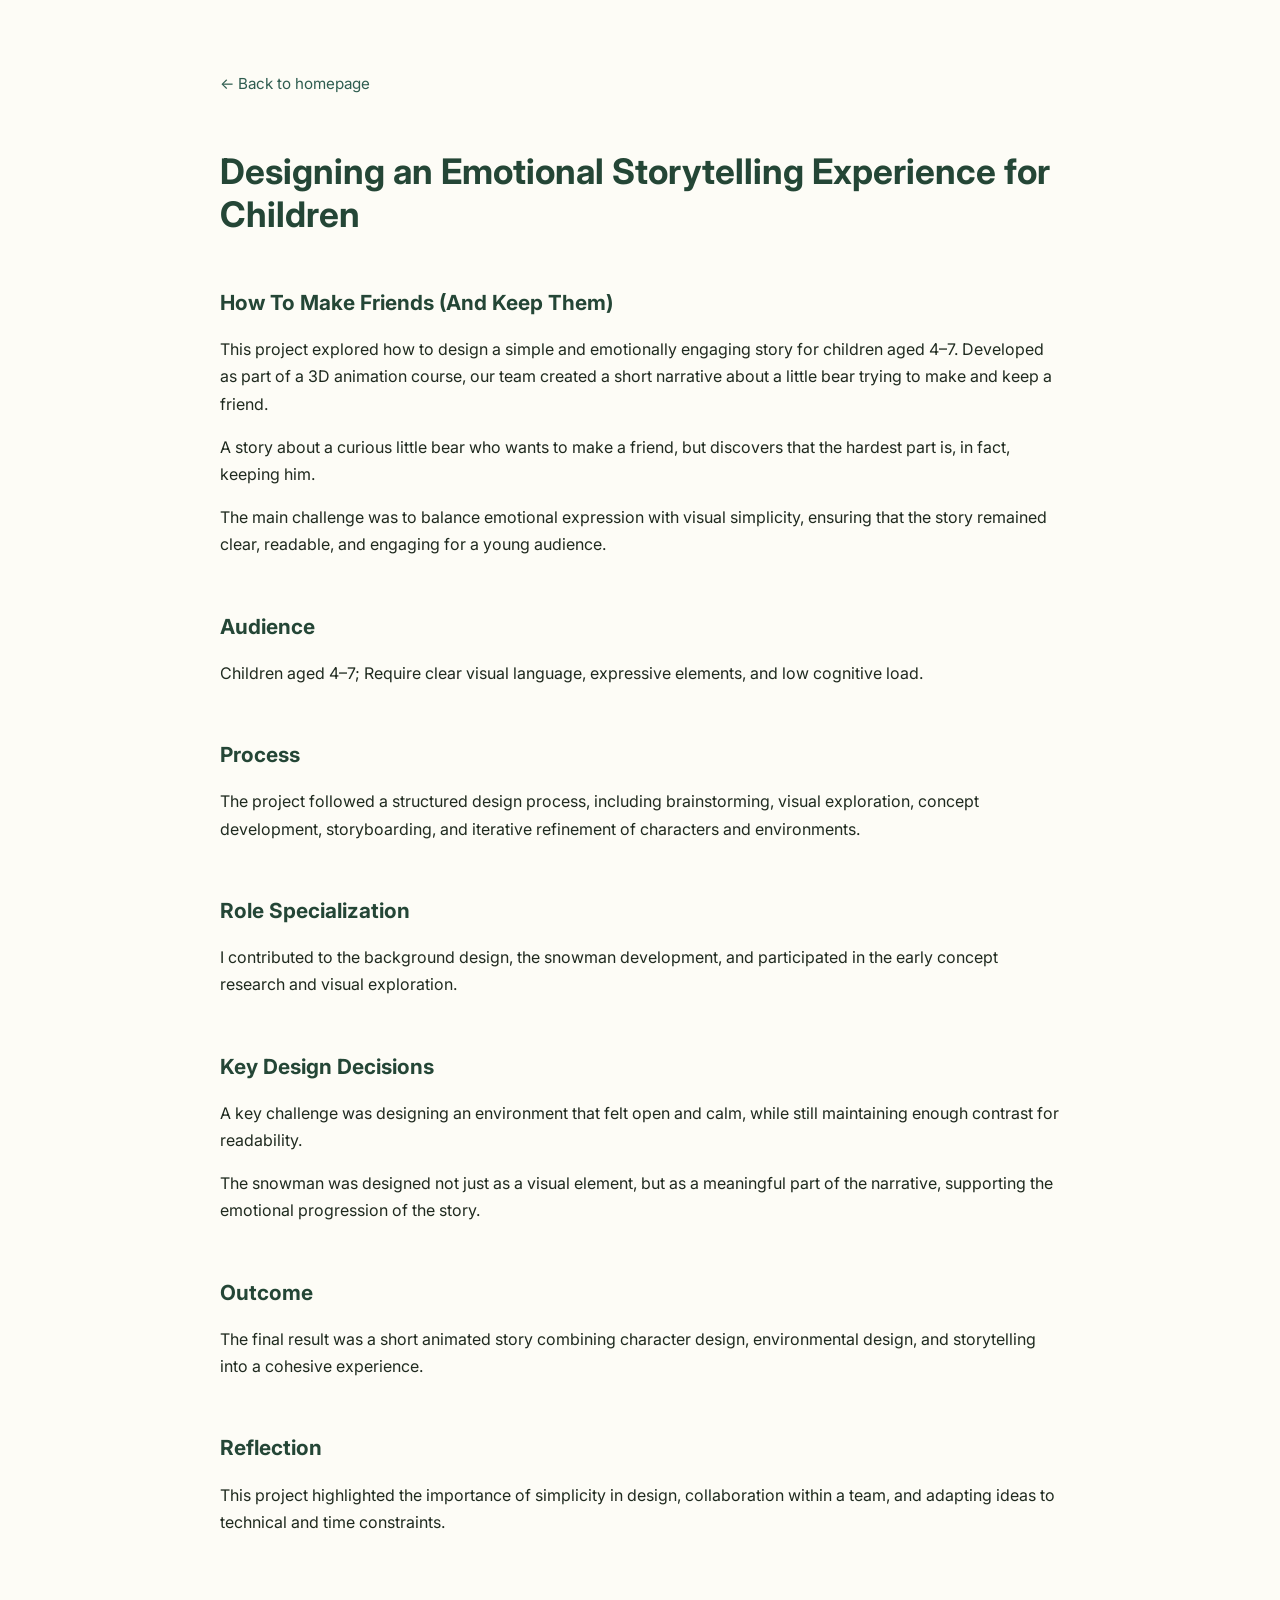
==== projects/little-bear/index.html @ 1c30381c "Update index.html" ====
<!DOCTYPE html>
<html lang="en">
<head>
  <meta charset="UTF-8">
  <meta name="viewport" content="width=device-width, initial-scale=1.0">
  <title>Little Bear Project</title>

  <link href="https://fonts.googleapis.com/css2?family=Inter:wght@200;300;400;500;600&display=swap" rel="stylesheet">

  <link rel="stylesheet" href="style.css">
</head>

<body>

  <div class="container">

    <a class="back-link" href="../../index.html">← Back to homepage</a>

    <h1>Designing an Emotional Storytelling Experience for Children</h1>
    <h2>How To Make Friends (And Keep Them)</h2>
    <p>
     This project explored how to design a simple and emotionally engaging story
      for children aged 4–7. Developed as part of a 3D animation course, our team
      created a short narrative about a little bear trying to make and keep a friend.
    </p>
    <p>
      A story about a curious little bear who wants to make a friend, but discovers that the hardest part is, in fact, keeping him.
    </p>
    <p>
      The main challenge was to balance emotional expression with visual simplicity,
      ensuring that the story remained clear, readable, and engaging for a young audience.
    </p>

    <h2>Audience</h2>

    <p>
      Children aged 4–7; Require clear visual language, expressive elements, and low cognitive load.
    </p>

    <h2>Process</h2>

    <p>
      The project followed a structured design process, including brainstorming,
      visual exploration, concept development, storyboarding, and iterative refinement
      of characters and environments.
    </p>

    <h2>Role Specialization</h2>

    <p>
      I contributed to the background design, the snowman development, and participated
      in the early concept research and visual exploration.
    </p>

    <h2>Key Design Decisions</h2>

    <p>
      A key challenge was designing an environment that felt open and calm,
      while still maintaining enough contrast for readability.
    </p>

    <p>
      The snowman was designed not just as a visual element, but as a meaningful
      part of the narrative, supporting the emotional progression of the story.
    </p>

    <h2>Outcome</h2>

    <p>
      The final result was a short animated story combining character design,
      environmental design, and storytelling into a cohesive experience.
    </p>

    <h2>Reflection</h2>

    <p>
      This project highlighted the importance of simplicity in design,
      collaboration within a team, and adapting ideas to technical and time constraints.
    </p>

  </div>

</body>
</html>
---- projects/little-bear/style.css ----
* {
  box-sizing: border-box;
}

body {
  margin: 0;
  font-family: "Inter", sans-serif;
  background-color: #fdfcf6;
  color: #1f2a1f;
  line-height: 1.7;
}

.container {
  max-width: 900px;
  margin: 0 auto;
  padding: 70px 30px 90px;
}

h1 {
  font-size: 2.2rem;
  line-height: 1.2;
  margin-bottom: 16px;
  color: #244636;
}

h2 {
  margin-top: 50px;
  margin-bottom: 14px;
  font-size: 1.3rem;
  color: #244636;
}

p {
  margin-bottom: 16px;
}

.back-link {
  display: inline-block;
  margin-bottom: 30px;
  text-decoration: none;
  color: #2f5d50;
  font-size: 0.95rem;
}

.back-link:hover {
  color: #244636;
}
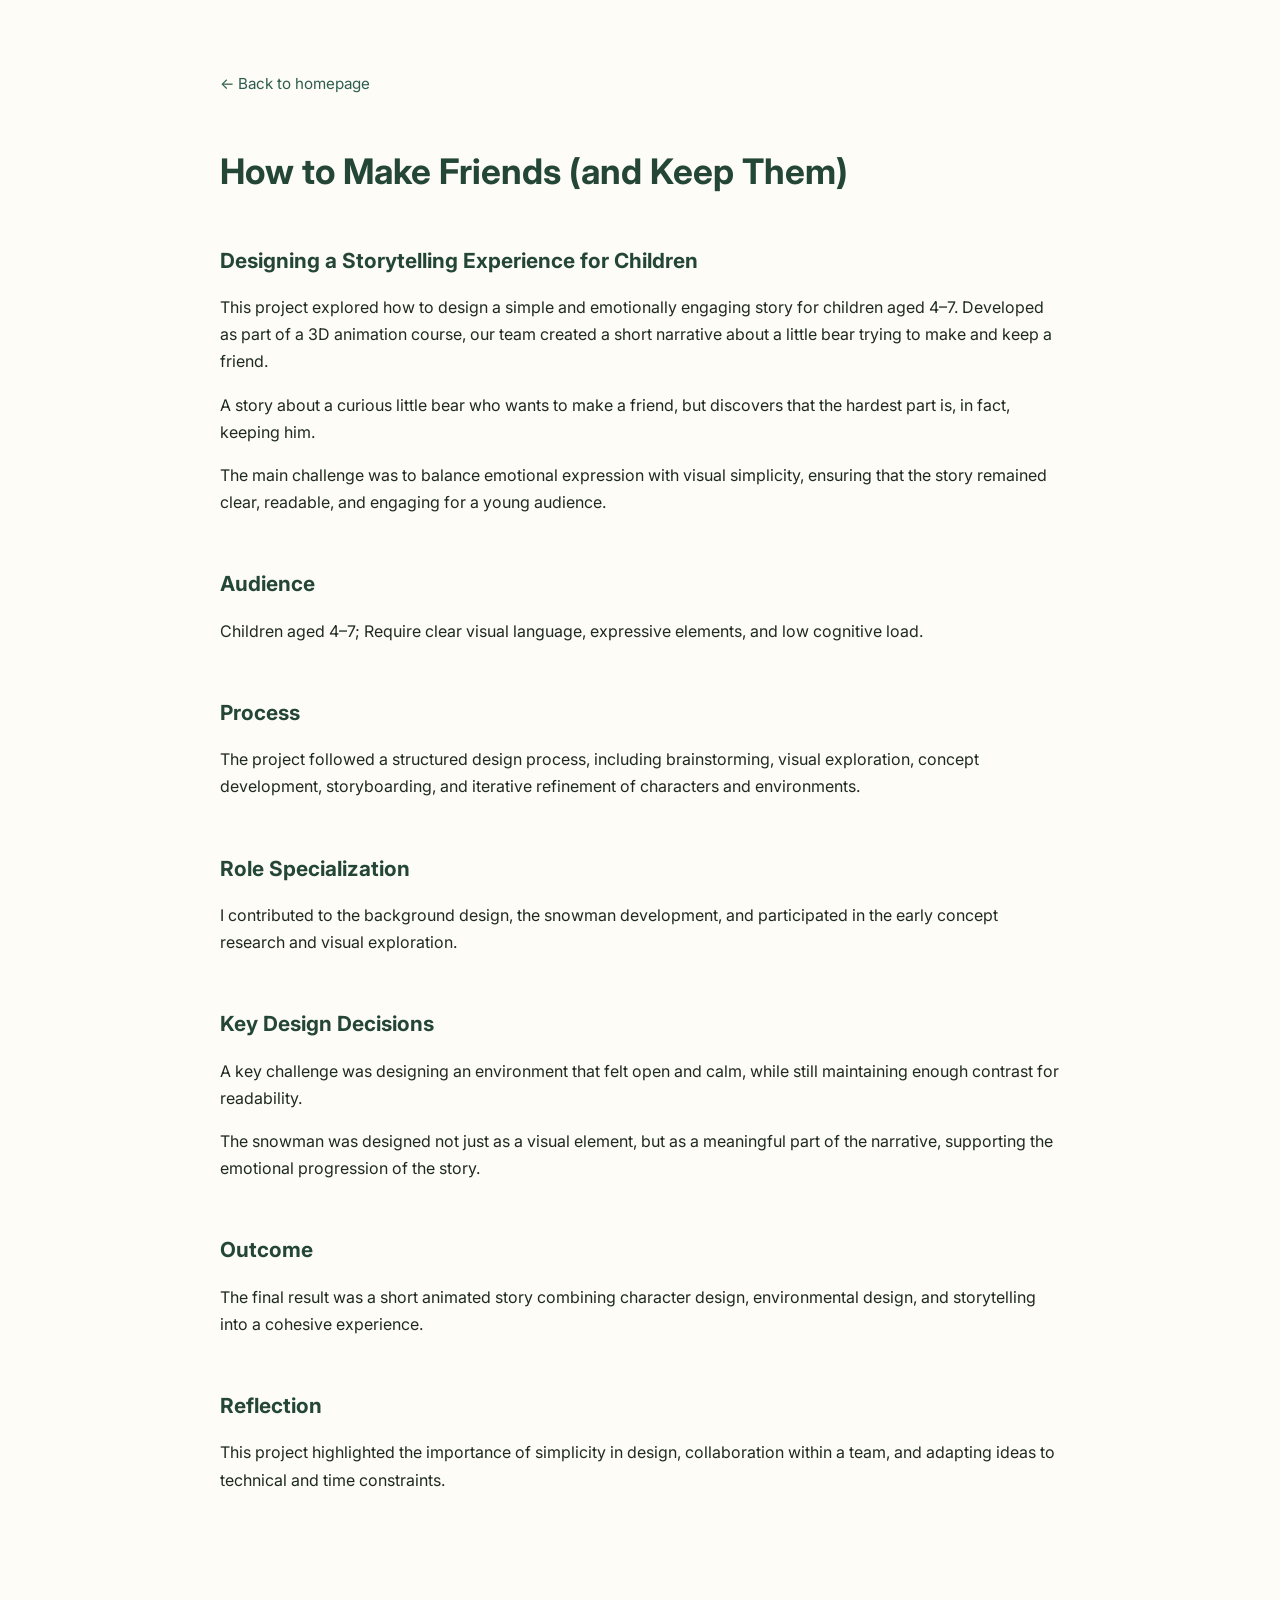
==== commit 7817698c: "Update index.html" ====
--- a/projects/little-bear/index.html
+++ b/projects/little-bear/index.html
@@ -16,8 +16,9 @@
 
     <a class="back-link" href="../../index.html">← Back to homepage</a>
 
-    <h1>Designing an Emotional Storytelling Experience for Children</h1>
-    <h2>How To Make Friends (And Keep Them)</h2>
+    <h1>How to Make Friends (and Keep Them)</h1>
+    <h2>Designing a Storytelling Experience for Children</h2>
+  
     <p>
      This project explored how to design a simple and emotionally engaging story
       for children aged 4–7. Developed as part of a 3D animation course, our team
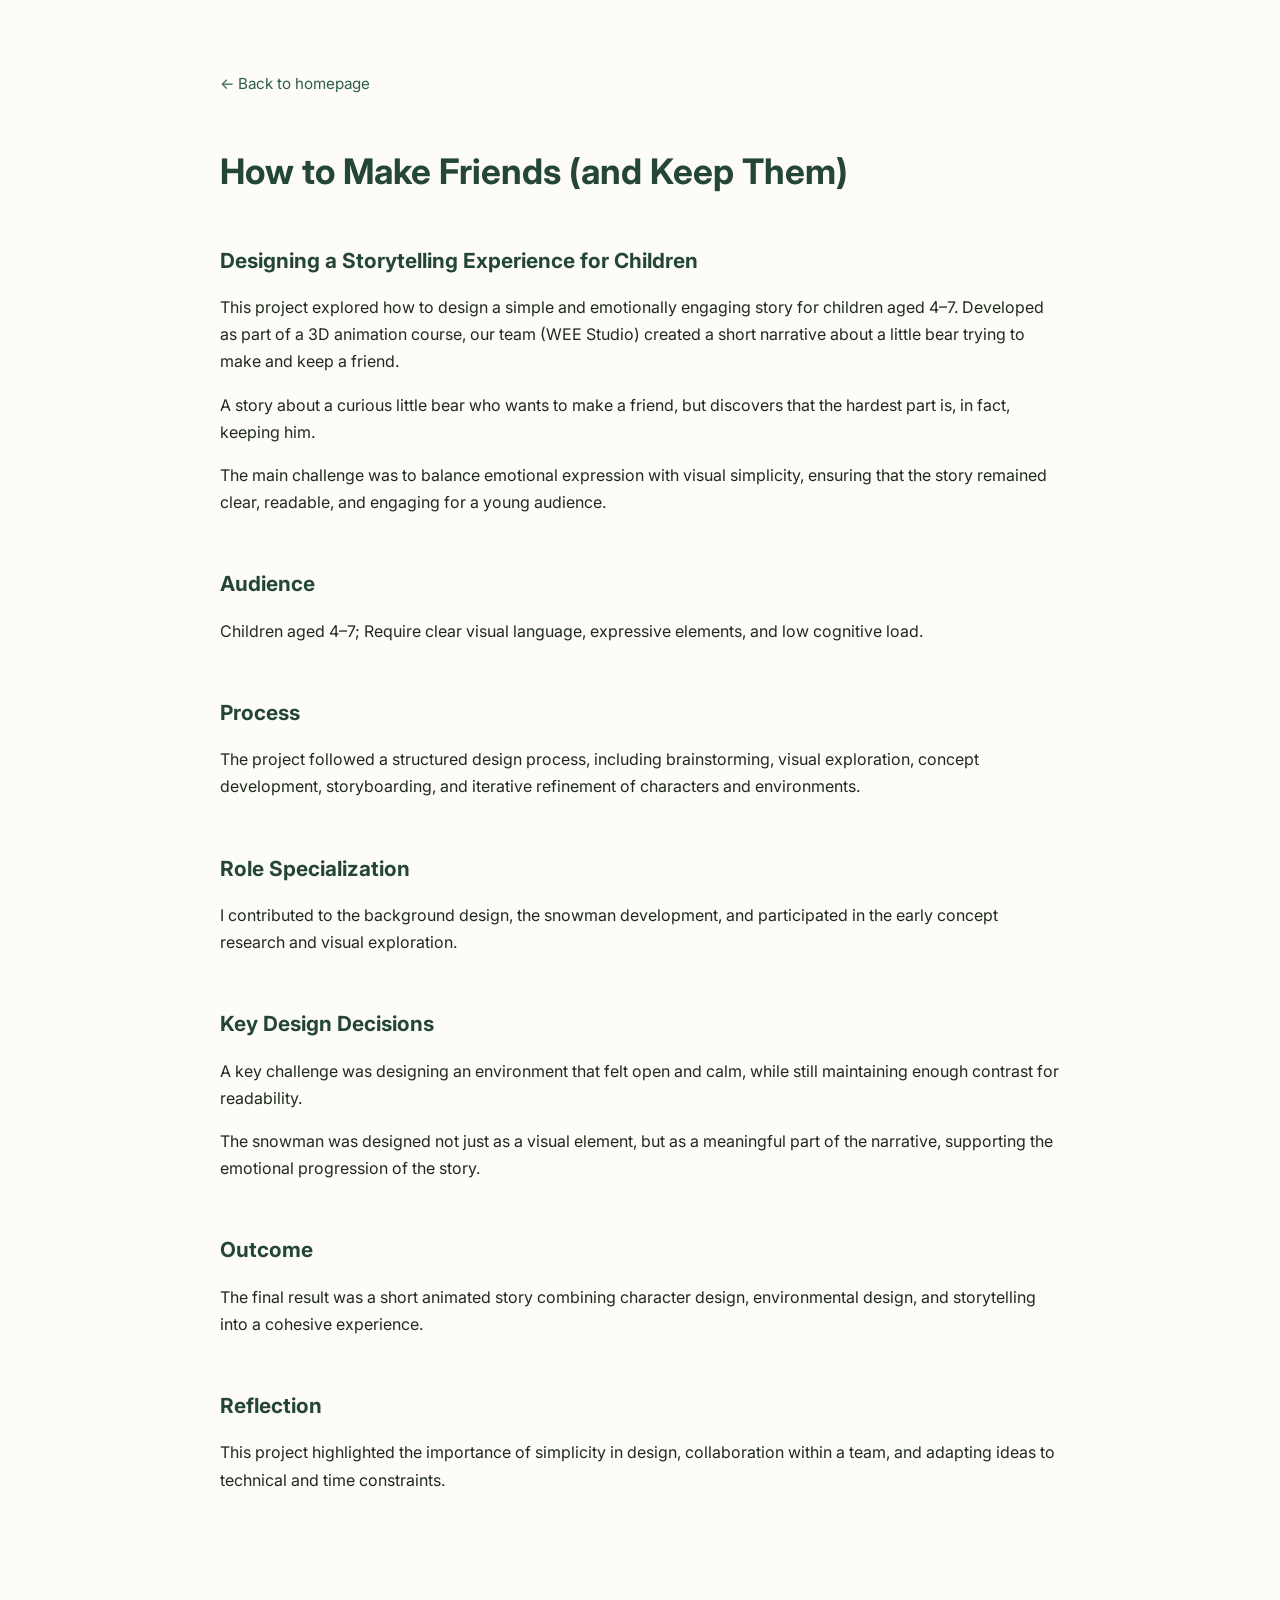
==== commit eddc778f: "Update index.html" ====
--- a/projects/little-bear/index.html
+++ b/projects/little-bear/index.html
@@ -21,8 +21,7 @@
   
     <p>
      This project explored how to design a simple and emotionally engaging story
-      for children aged 4–7. Developed as part of a 3D animation course, our team
-      created a short narrative about a little bear trying to make and keep a friend.
+      for children aged 4–7. Developed as part of a 3D animation course, our team (WEE Studio) created a short narrative about a little bear trying to make and keep a friend.
     </p>
     <p>
       A story about a curious little bear who wants to make a friend, but discovers that the hardest part is, in fact, keeping him.
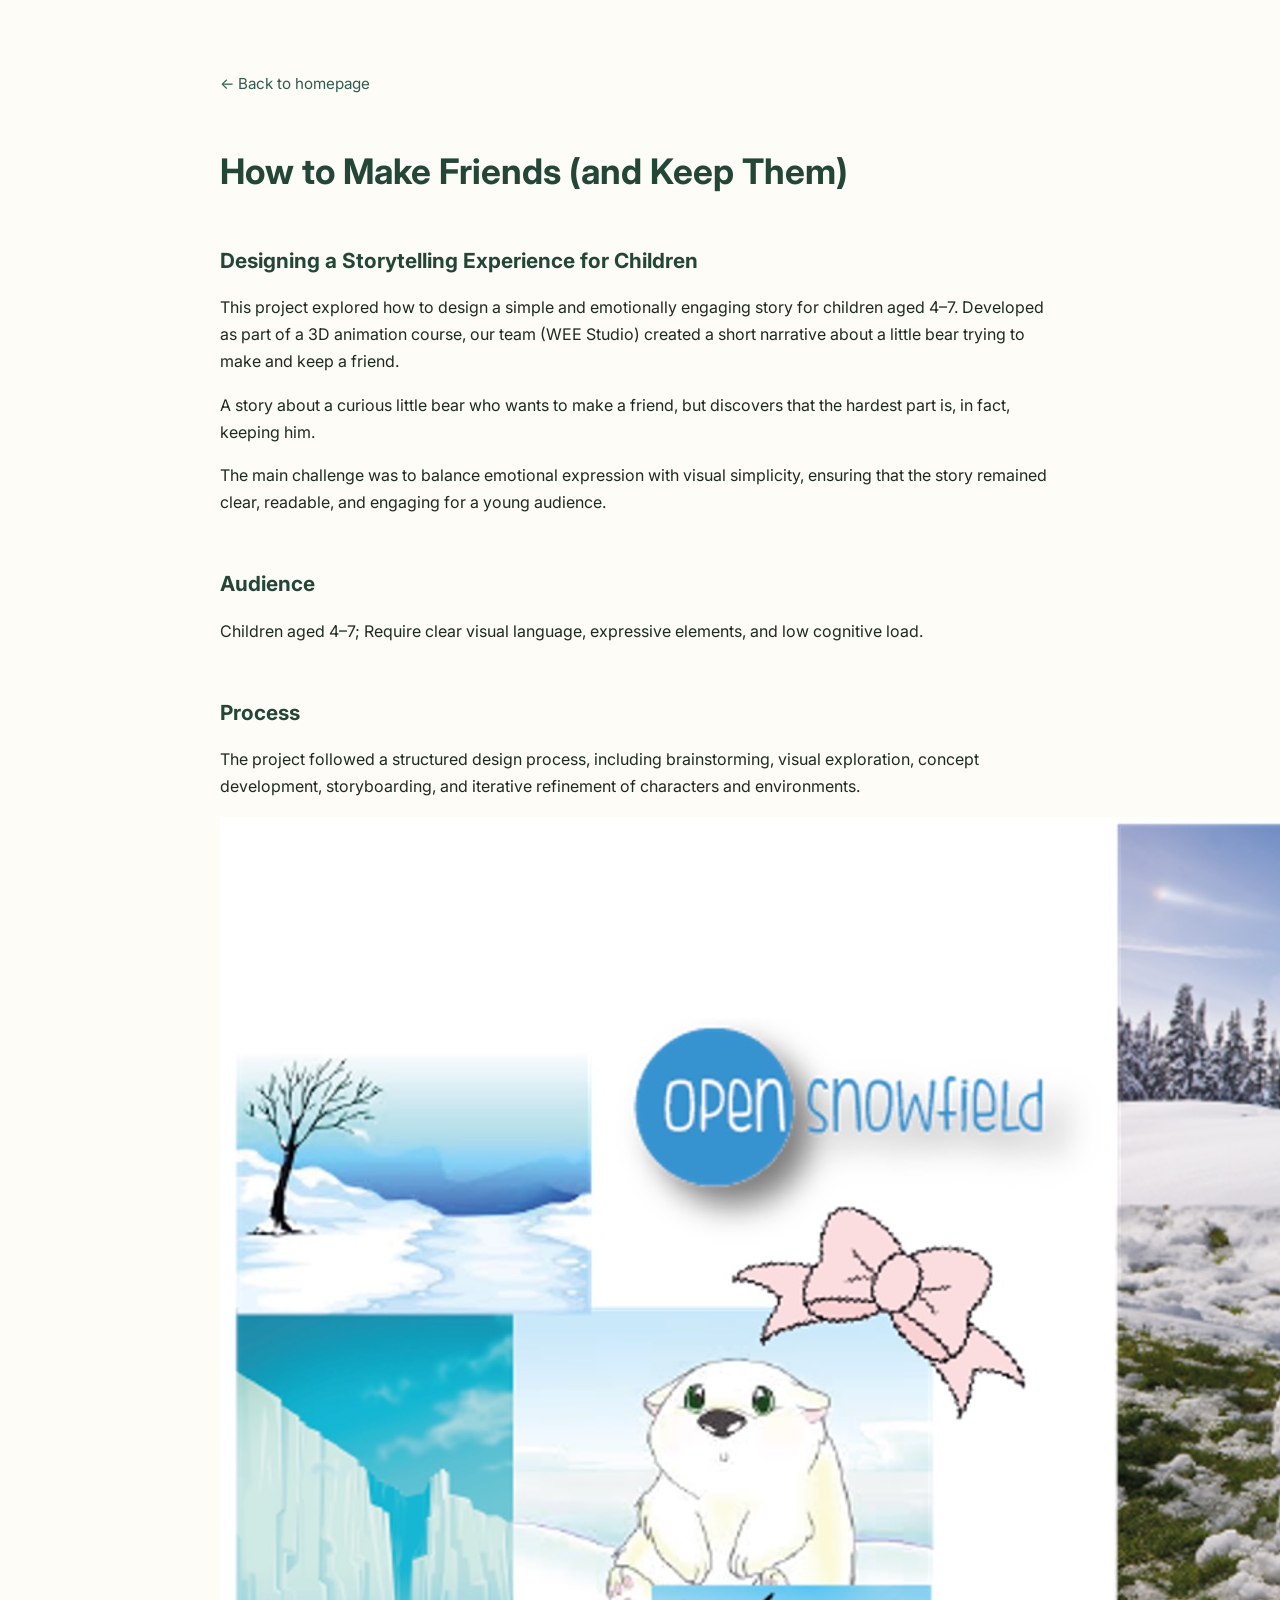
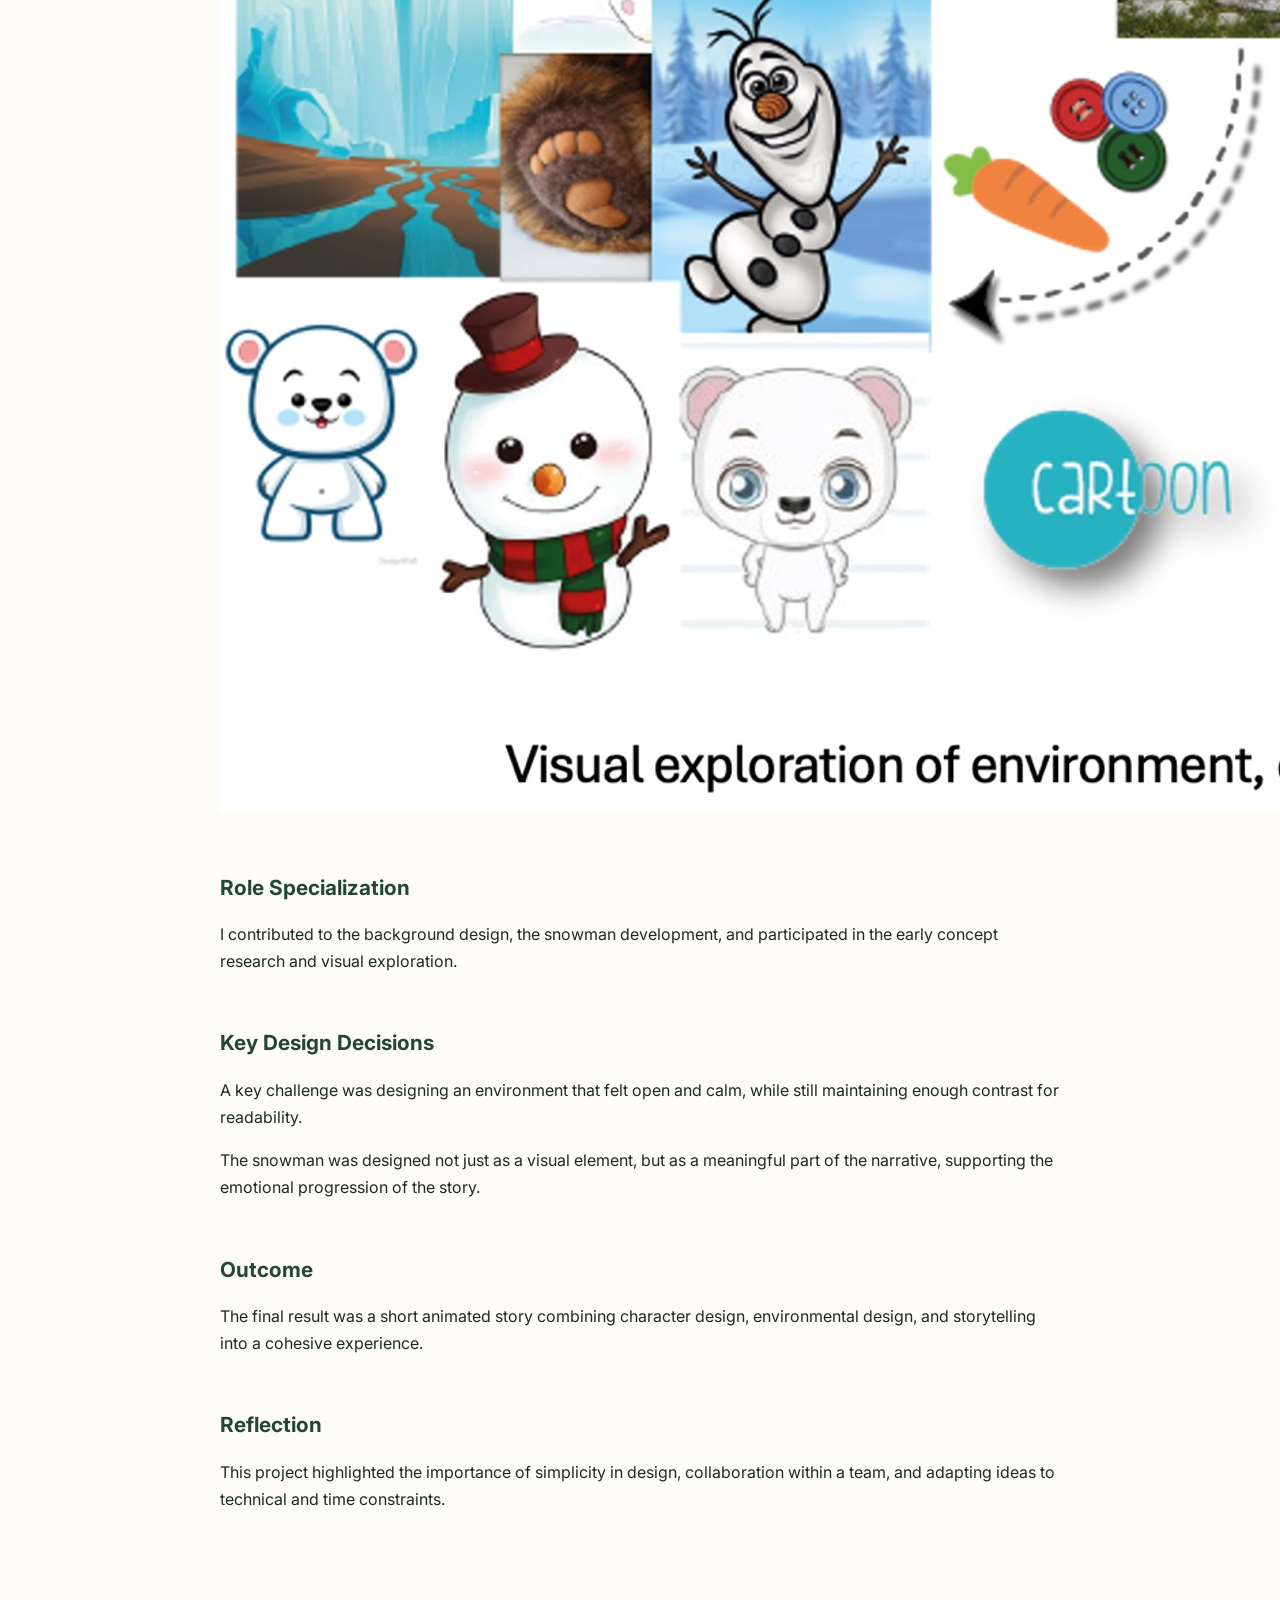
==== commit be854ad1: "Update index.html" ====
--- a/projects/little-bear/index.html
+++ b/projects/little-bear/index.html
@@ -45,8 +45,12 @@
       of characters and environments.
     </p>
 
+    <div class="concept-image">
+      <img src="images/conceptart.jpg">
+    </div>
+
     <h2>Role Specialization</h2>
-
+    
     <p>
       I contributed to the background design, the snowman development, and participated
       in the early concept research and visual exploration.
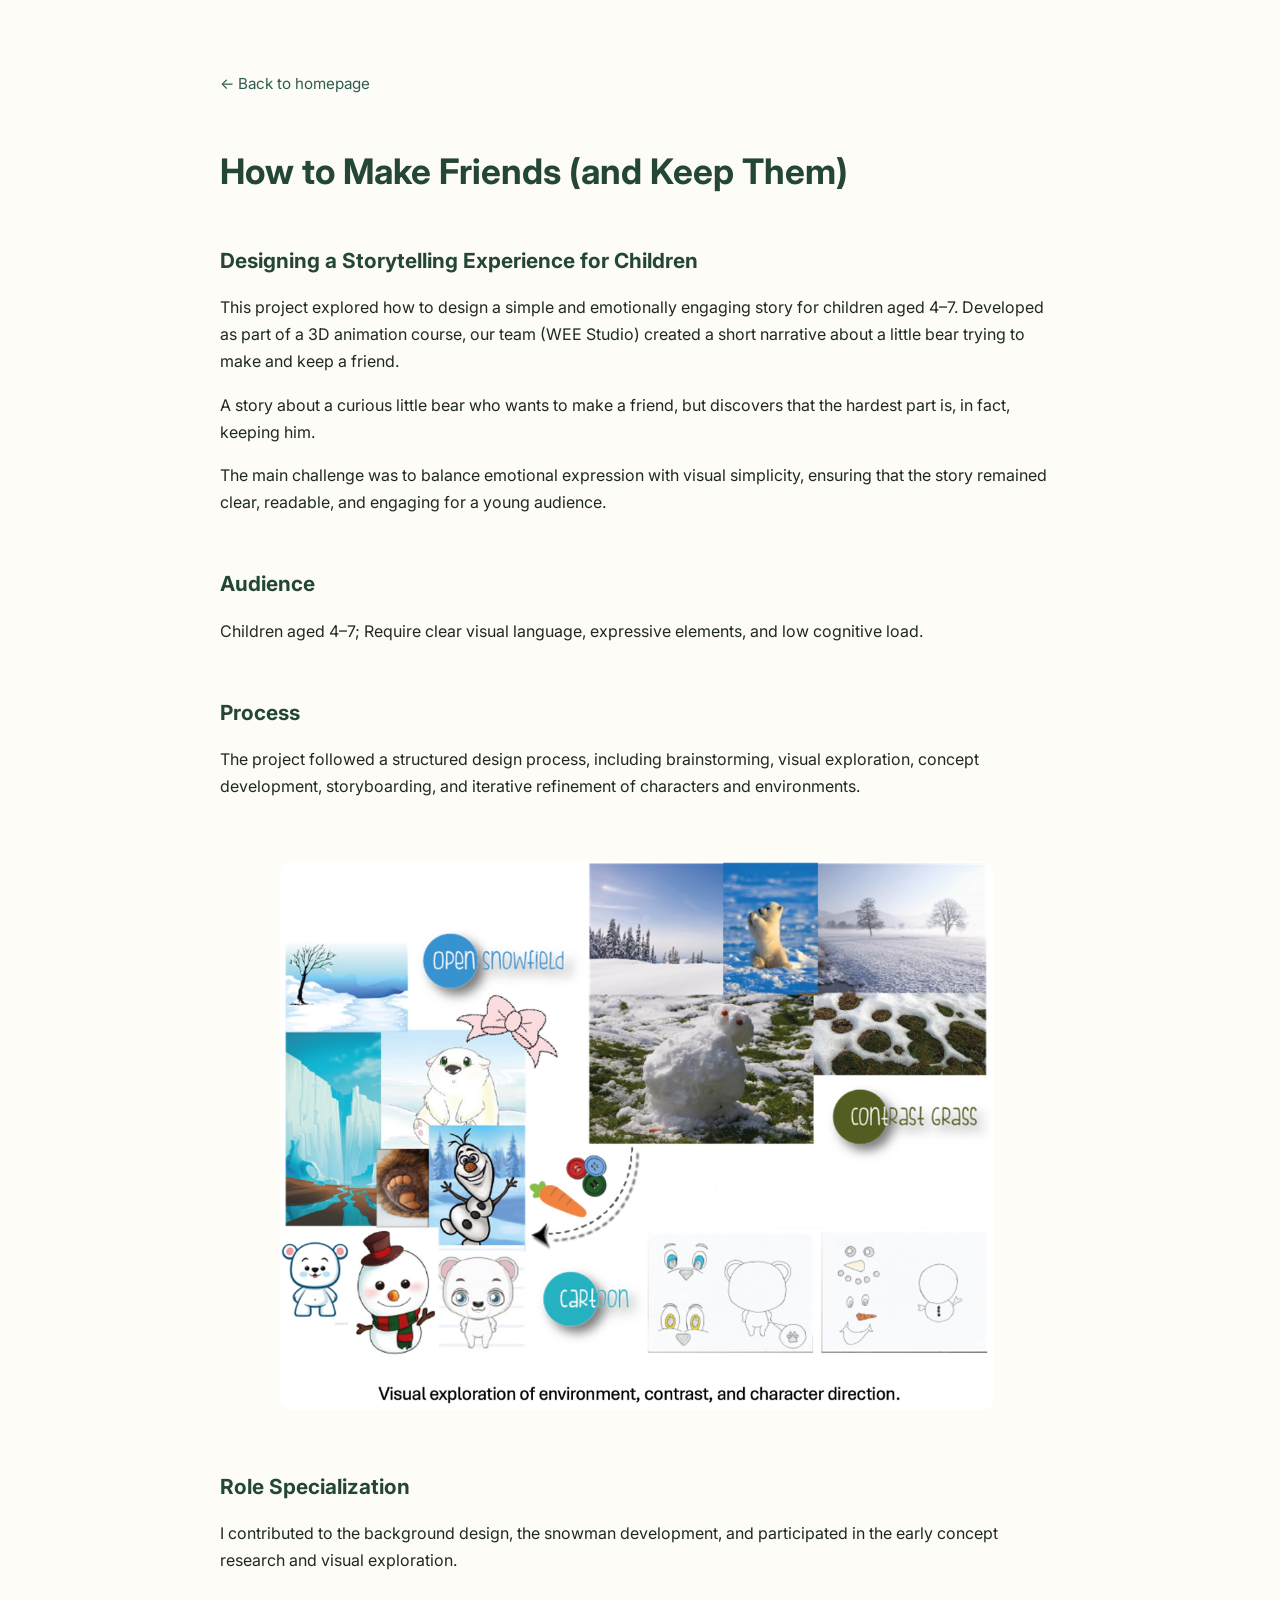
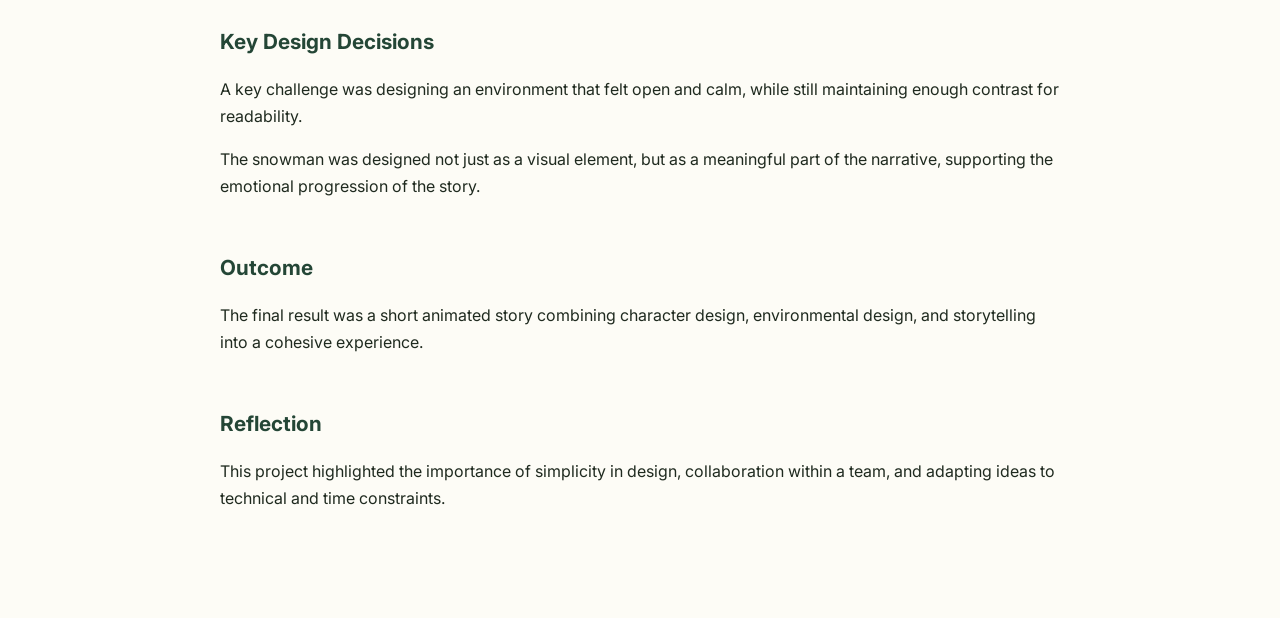
==== commit 68e91fcf: "Update index.html" ====
--- a/projects/little-bear/index.html
+++ b/projects/little-bear/index.html
@@ -46,7 +46,7 @@
     </p>
 
     <div class="concept-image">
-      <img src="images/conceptart.jpg">
+      <img src="images/conceptart.jpg" alt="Concept exploration">
     </div>
 
     <h2>Role Specialization</h2>
--- a/projects/little-bear/style.css
+++ b/projects/little-bear/style.css
@@ -46,3 +46,13 @@
   color: #244636;
 }
 
+.concept-image {
+  margin-top: 60px;
+  transform: translateX(60px); /* 👉 move ligeiramente para a direita */
+}
+
+.concept-image img {
+  width: 85%;
+  border-radius: 12px;
+}
+
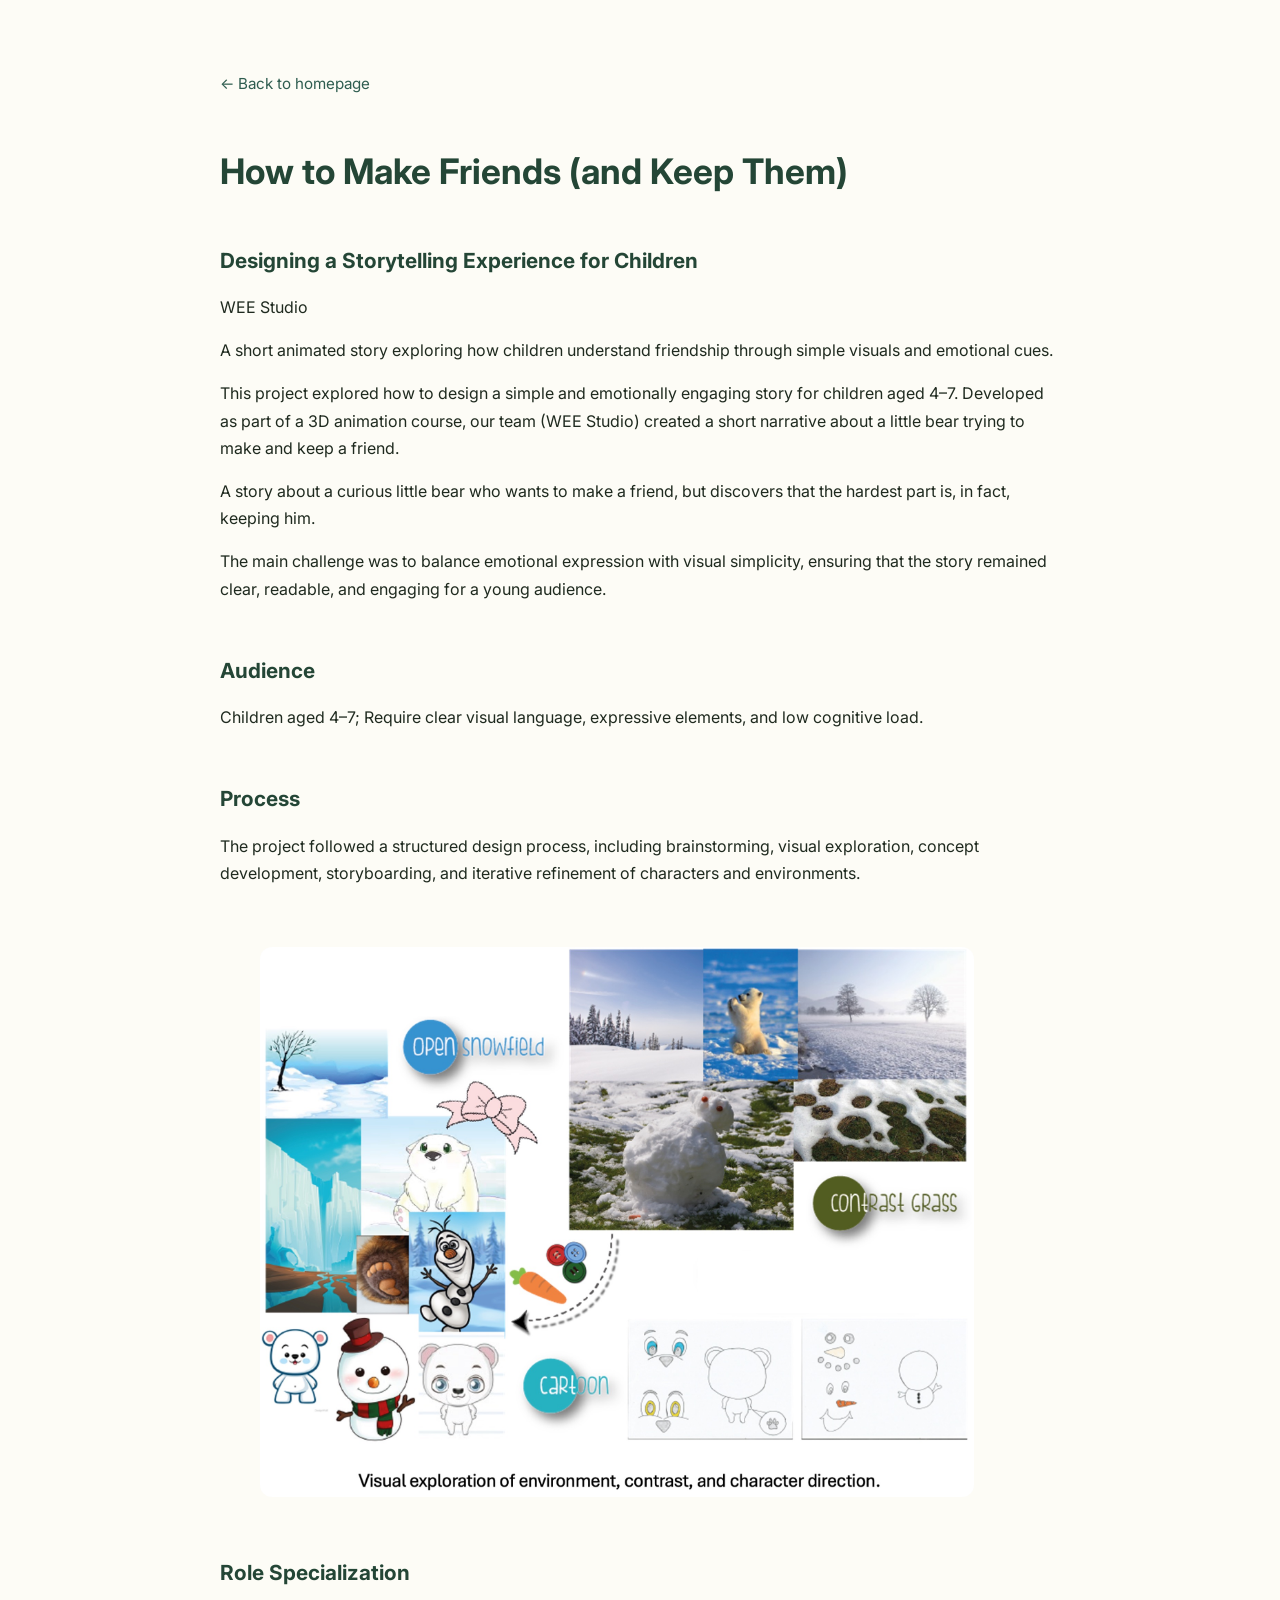
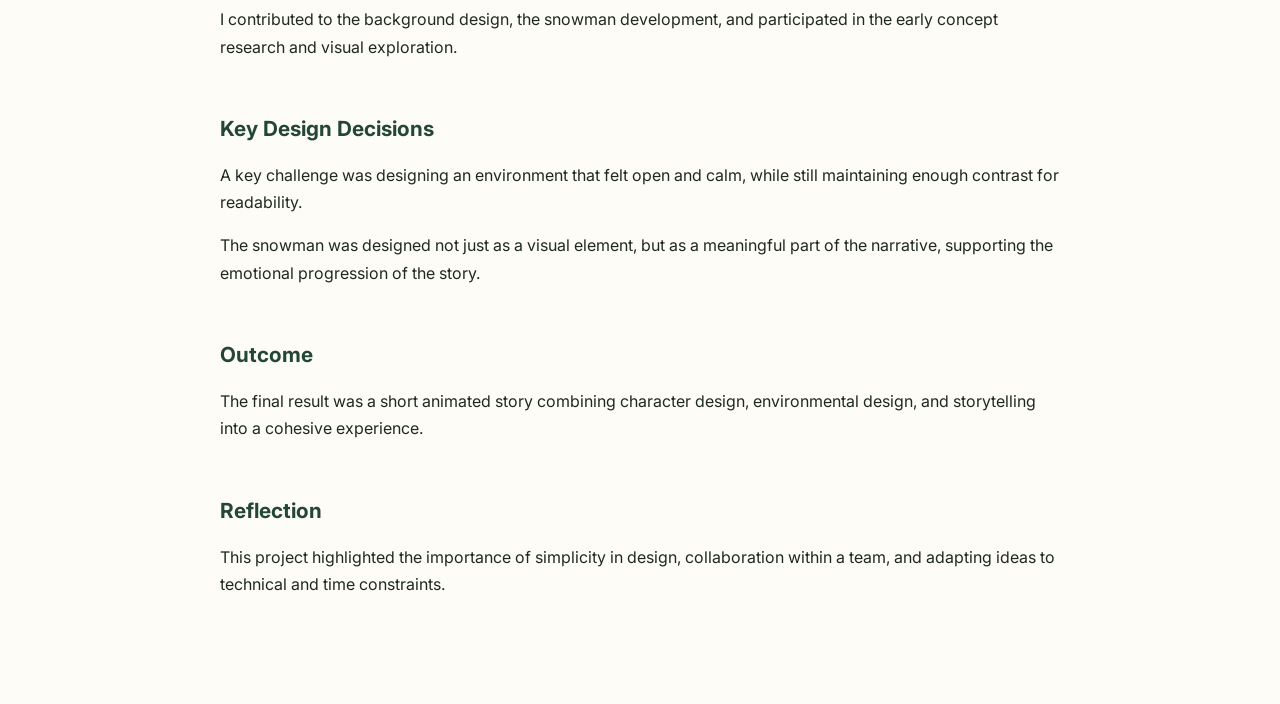
==== commit 60bacc2f: "Update index.html" ====
--- a/projects/little-bear/index.html
+++ b/projects/little-bear/index.html
@@ -16,8 +16,14 @@
 
     <a class="back-link" href="../../index.html">← Back to homepage</a>
 
-    <h1>How to Make Friends (and Keep Them)</h1>
-    <h2>Designing a Storytelling Experience for Children</h2>
+    <div class="hero"> 
+      <h1>How to Make Friends (and Keep Them)</h1>
+      <h2>Designing a Storytelling Experience for Children</h2>
+      <p class="studio">WEE Studio</p>
+      <p class="description"> A short animated story exploring how children understand friendship  through simple visuals and emotional cues.</p>
+    </div>
+    
+    
   
     <p>
      This project explored how to design a simple and emotionally engaging story
--- a/projects/little-bear/style.css
+++ b/projects/little-bear/style.css
@@ -48,7 +48,7 @@
 
 .concept-image {
   margin-top: 60px;
-  transform: translateX(60px); /* 👉 move ligeiramente para a direita */
+  transform: translateX(40px); /* 👉 move ligeiramente para a direita */
 }
 
 .concept-image img {
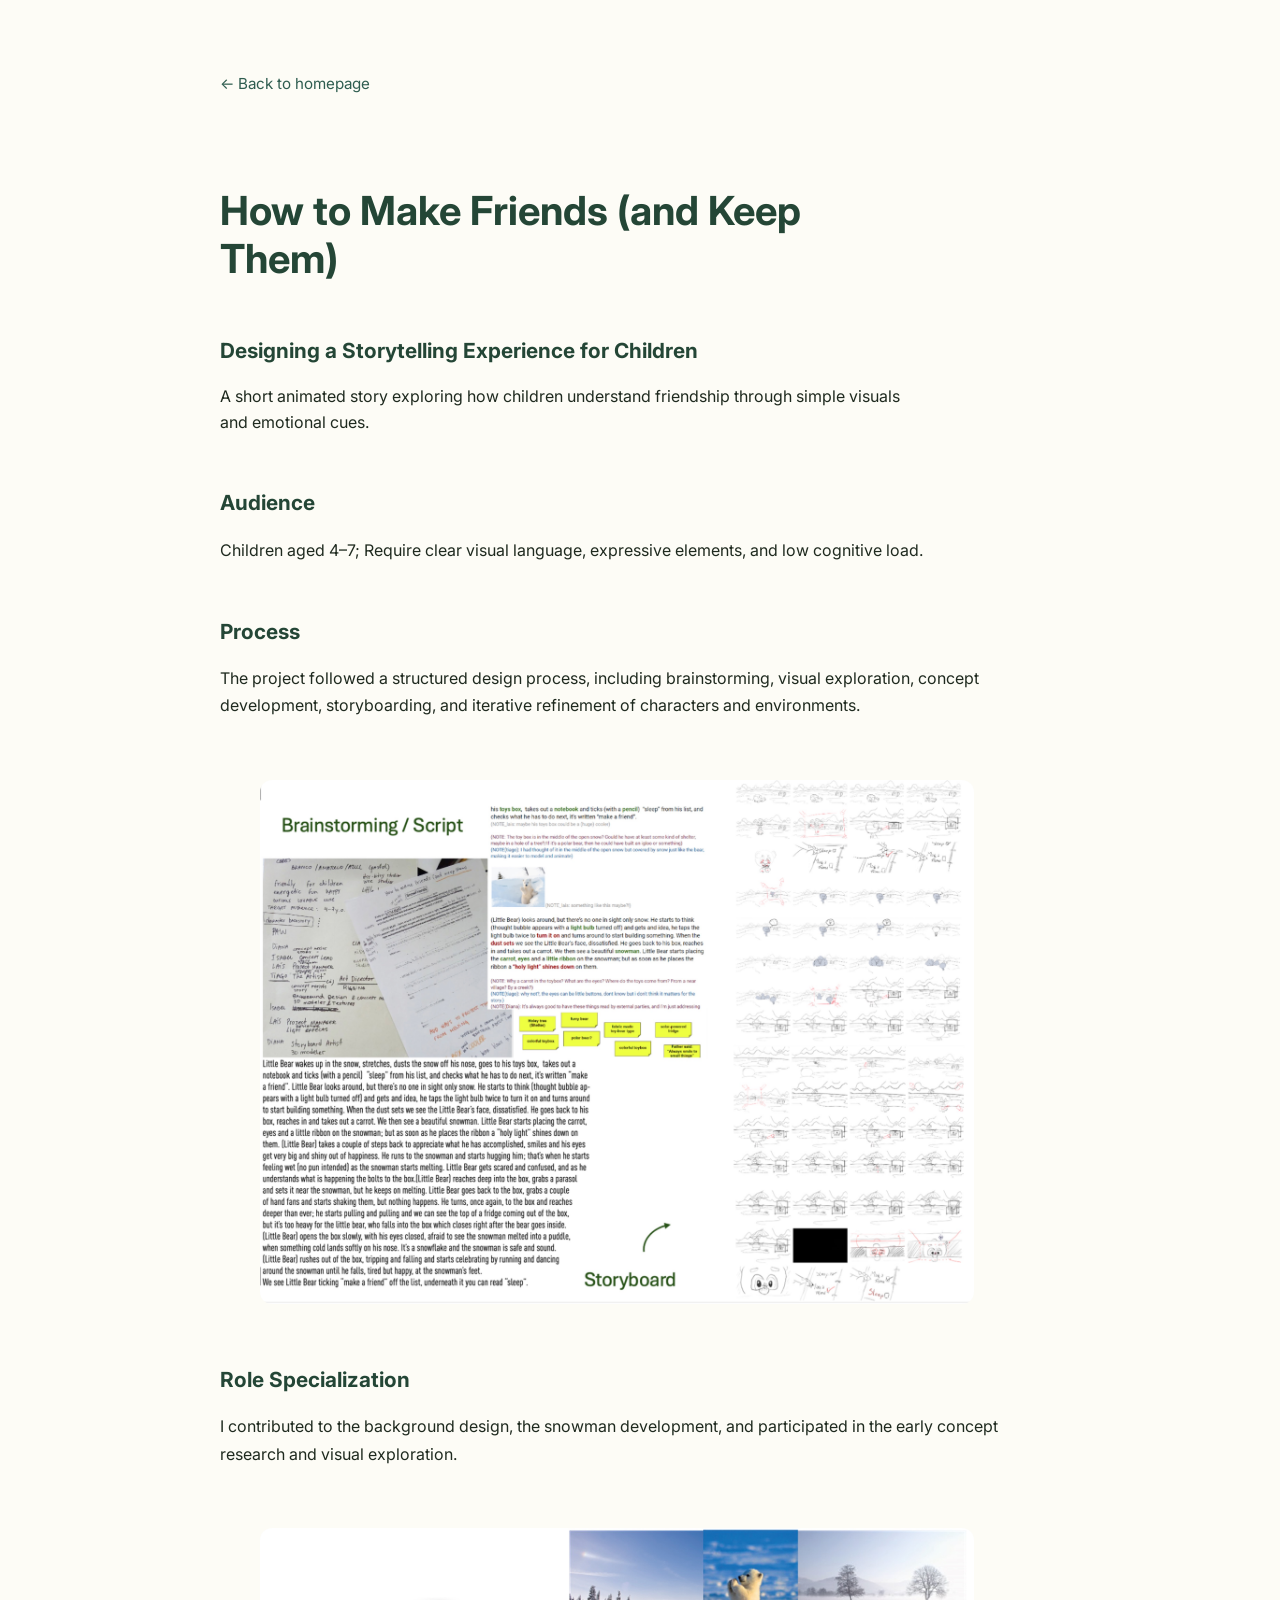
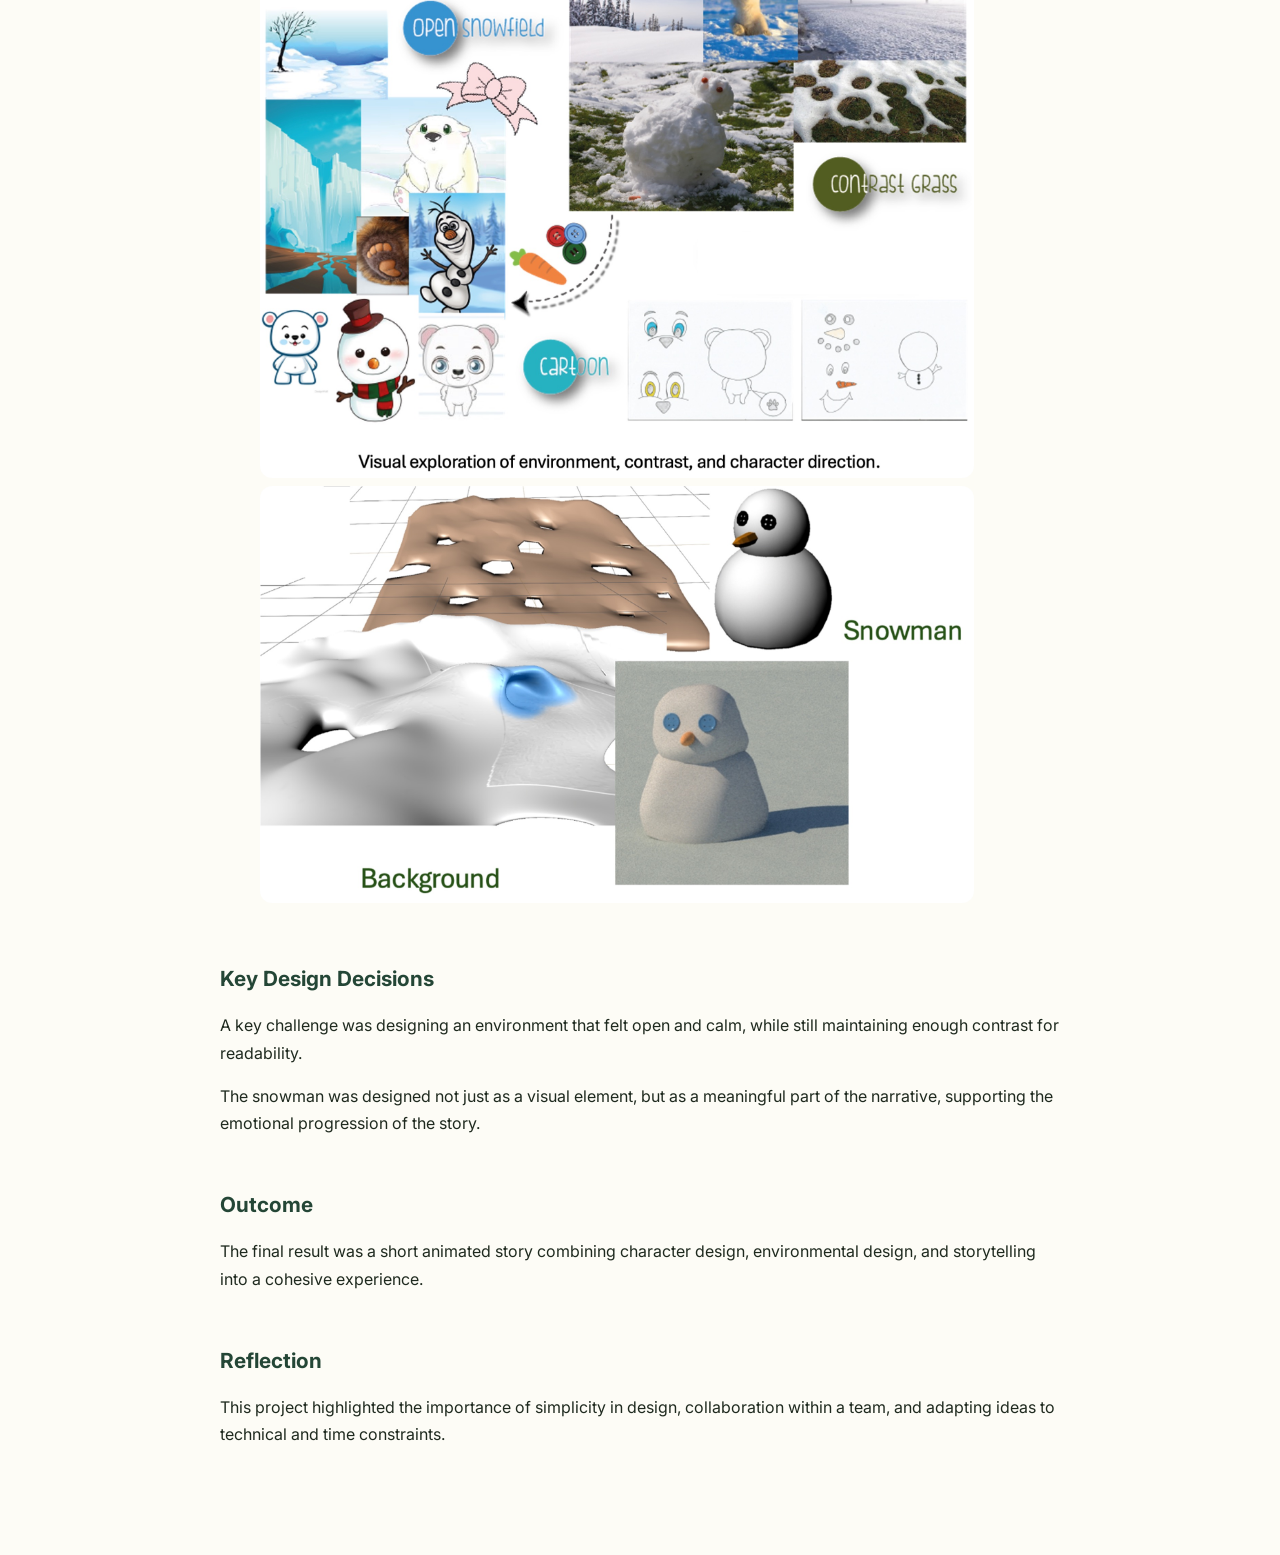
==== commit 8f794b2f: "Update index.html" ====
--- a/projects/little-bear/index.html
+++ b/projects/little-bear/index.html
@@ -19,23 +19,9 @@
     <div class="hero"> 
       <h1>How to Make Friends (and Keep Them)</h1>
       <h2>Designing a Storytelling Experience for Children</h2>
-      <p class="studio">WEE Studio</p>
       <p class="description"> A short animated story exploring how children understand friendship  through simple visuals and emotional cues.</p>
     </div>
     
-    
-  
-    <p>
-     This project explored how to design a simple and emotionally engaging story
-      for children aged 4–7. Developed as part of a 3D animation course, our team (WEE Studio) created a short narrative about a little bear trying to make and keep a friend.
-    </p>
-    <p>
-      A story about a curious little bear who wants to make a friend, but discovers that the hardest part is, in fact, keeping him.
-    </p>
-    <p>
-      The main challenge was to balance emotional expression with visual simplicity,
-      ensuring that the story remained clear, readable, and engaging for a young audience.
-    </p>
 
     <h2>Audience</h2>
 
@@ -52,7 +38,7 @@
     </p>
 
     <div class="concept-image">
-      <img src="images/conceptart.jpg" alt="Concept exploration">
+      <img src="images/designprocess.jpg" alt="Concept exploration">
     </div>
 
     <h2>Role Specialization</h2>
@@ -61,6 +47,11 @@
       I contributed to the background design, the snowman development, and participated
       in the early concept research and visual exploration.
     </p>
+    
+    <div class="concept-image">
+      <img src="images/conceptart.jpg" alt="Concept exploration">
+      <img src="images/FinalModels.jpg" alt="Concept exploration">
+    </div>
 
     <h2>Key Design Decisions</h2>
 
--- a/projects/little-bear/style.css
+++ b/projects/little-bear/style.css
@@ -14,6 +14,26 @@
   max-width: 900px;
   margin: 0 auto;
   padding: 70px 30px 90px;
+}
+.hero {
+  margin-top: 60px;
+  max-width: 700px;
+}
+
+.hero h1 {
+  font-size: 2.5rem;
+  margin-bottom: 10px;
+}
+
+.studio {
+  font-size: 0.9rem;
+  color: #888;
+  margin-bottom: 20px;
+}
+
+.description {
+  font-size: 1rem;
+  line-height: 1.6;
 }
 
 h1 {
